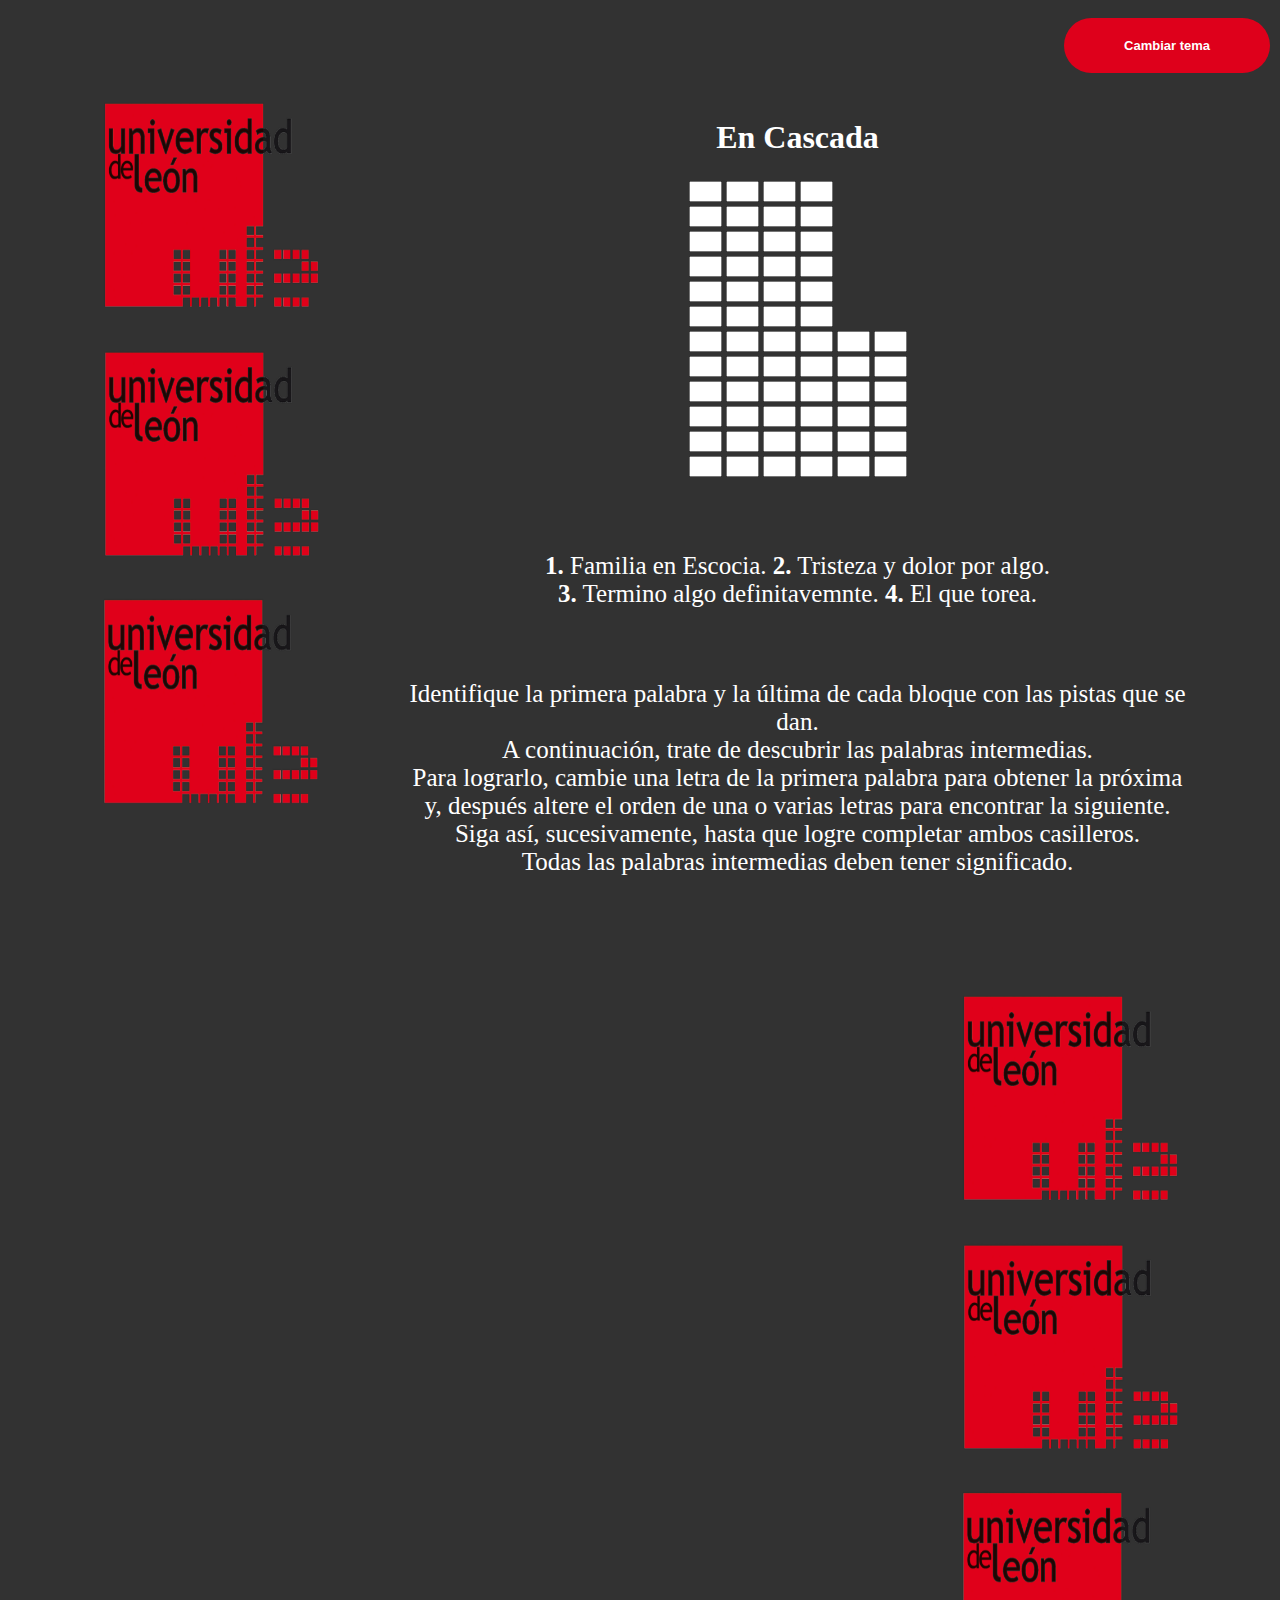
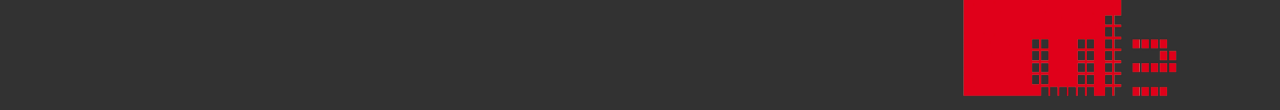
==== html/index.html @ 4ecaa9fb "first commit" ====
<!DOCTYPE html>
<html lang="es">
<head>
    <meta charset="UTF-8">
    <link rel="stylesheet" href="../css/darkMode.css" id="tema">
    <title>En Cascada</title>
</head>
<body>
<div>
    <a href="#" class="btn" onclick="cambiarTema()">Cambiar tema</a>
</div>
<div class="container">
    <!-- Anuncio 1 -->
    <div class="anuncio" onclick="agora()"></div>
    <!-- Pasatiempo -->
    <div class="pasatiempo">
        <!-- Titulo -->
        <h1>En Cascada</h1>
        <!-- Tablero -->
        <div>
            <table>
                <tr>
                    <td>
                        <input type="text" size="1">
                    </td>
                    <td>
                        <input type="text" size="1">
                    </td>
                    <td>
                        <input type="text" size="1">
                    </td>
                    <td>
                        <input type="text" size="1">
                    </td>
                </tr>
                <tr>
                    <td>
                        <input type="text" size="1">
                    </td>
                    <td>
                        <input type="text" size="1">
                    </td>
                    <td>
                        <input type="text" size="1">
                    </td>
                    <td>
                        <input type="text" size="1">
                    </td>
                </tr>
                <tr>
                    <td>
                        <input type="text" size="1">
                    </td>
                    <td>
                        <input type="text" size="1">
                    </td>
                    <td>
                        <input type="text" size="1">
                    </td>
                    <td>
                        <input type="text" size="1">
                    </td>
                </tr>
                <tr>
                    <td>
                        <input type="text" size="1">
                    </td>
                    <td>
                        <input type="text" size="1">
                    </td>
                    <td>
                        <input type="text" size="1">
                    </td>
                    <td>
                        <input type="text" size="1">
                    </td>
                </tr>
                <tr>
                    <td>
                        <input type="text" size="1">
                    </td>
                    <td>
                        <input type="text" size="1">
                    </td>
                    <td>
                        <input type="text" size="1">
                    </td>
                    <td>
                        <input type="text" size="1">
                    </td>
                </tr>
                <tr>
                    <td>
                        <input type="text" size="1">
                    </td>
                    <td>
                        <input type="text" size="1">
                    </td>
                    <td>
                        <input type="text" size="1">
                    </td>
                    <td>
                        <input type="text" size="1">
                    </td>
                </tr>
                <tr>
                    <td>
                        <input type="text" size="1">
                    </td>
                    <td>
                        <input type="text" size="1">
                    </td>
                    <td>
                        <input type="text" size="1">
                    </td>
                    <td>
                        <input type="text" size="1">
                    </td>
                    <td>
                        <input type="text" size="1">
                    </td>
                    <td>
                        <input type="text" size="1">
                    </td>
                </tr>
                <tr>
                    <td>
                        <input type="text" size="1">
                    </td>
                    <td>
                        <input type="text" size="1">
                    </td>
                    <td>
                        <input type="text" size="1">
                    </td>
                    <td>
                        <input type="text" size="1">
                    </td>
                    <td>
                        <input type="text" size="1">
                    </td>
                    <td>
                        <input type="text" size="1">
                    </td>
                </tr>
                <tr>
                    <td>
                        <input type="text" size="1">
                    </td>
                    <td>
                        <input type="text" size="1">
                    </td>
                    <td>
                        <input type="text" size="1">
                    </td>
                    <td>
                        <input type="text" size="1">
                    </td>
                    <td>
                        <input type="text" size="1">
                    </td>
                    <td>
                        <input type="text" size="1">
                    </td>
                </tr>
                <tr>
                    <td>
                        <input type="text" size="1">
                    </td>
                    <td>
                        <input type="text" size="1">
                    </td>
                    <td>
                        <input type="text" size="1">
                    </td>
                    <td>
                        <input type="text" size="1">
                    </td>
                    <td>
                        <input type="text" size="1">
                    </td>
                    <td>
                        <input type="text" size="1">
                    </td>
                </tr>
                <tr>
                    <td>
                        <input type="text" size="1">
                    </td>
                    <td>
                        <input type="text" size="1">
                    </td>
                    <td>
                        <input type="text" size="1">
                    </td>
                    <td>
                        <input type="text" size="1">
                    </td>
                    <td>
                        <input type="text" size="1">
                    </td>
                    <td>
                        <input type="text" size="1">
                    </td>
                </tr>
                <tr>
                    <td>
                        <input type="text" size="1">
                    </td>
                    <td>
                        <input type="text" size="1">
                    </td>
                    <td>
                        <input type="text" size="1">
                    </td>
                    <td>
                        <input type="text" size="1">
                    </td>
                    <td>
                        <input type="text" size="1">
                    </td>
                    <td>
                        <input type="text" size="1">
                    </td>
                </tr>
            </table>
        </div>
        <!-- Pistas -->
        <p>
            <b>1.</b> Familia en Escocia. <b>2.</b> Tristeza y dolor por algo. <br><b>3.</b> Termino algo definitavemnte. <b>4.</b> El que torea.
        </p>
        <!-- Descripcion -->
        <p>
            Identifique la primera palabra y la última de cada bloque con las pistas que se dan.<br>
            A continuación, trate de descubrir las palabras intermedias.<br>
            Para lograrlo, cambie una letra de la primera palabra para obtener la próxima<br>
            y, después altere el orden de una o varias letras para encontrar la siguiente.<br>
            Siga así, sucesivamente, hasta que logre completar ambos casilleros.<br>
            Todas las palabras intermedias deben tener significado.
        </p>
    </div>
    <!-- Anuncio 2 -->
    <div class="anuncio2" onclick="agora()"></div>
</div>
<script src="../js/script.js"></script>
</body>
</html>
---- css/darkMode.css ----
html{
    background: #323232;
    color: white;
}

.container{
    align-content: center;
    text-align: center;
}

.anuncio{
    float: left;
    position: relative;
    content: url("../rsc/anuncio.png");
    width: 25vmin;
    height: 79vmin;
    margin-top: 10vmin;
    margin-left: 10vmin;
}

.anuncio:hover{
    cursor: pointer;
}

.anuncio2 {
    float: right;
    position: relative;
    content: url("../rsc/anuncio.png");
    width: 25vmin;
    height: 79vmin;
    margin-top: 10vmin;
    margin-right: 10vmin;
}

.anuncio2:hover{
    cursor: pointer;
}

.pasatiempo{
    display: inline-block;
    margin: 10vmin auto 0;
    width: 90vmin;
}

table{
    margin:0 auto;
}

p{
    margin-top: 8vmin;
    font-size: 25px;
}

.btn{
    position: absolute;
    right: 0;
    margin-right: 10px;
    margin-top: 10px;
    text-decoration: none;
    padding: 20px 60px; /*ratio 3*/
    background-color: #de001b;
    color: #fff;
    border-radius: 100px;
    font-family: Arial, Helvetica, sans-serif;
    font-weight: bolder;
    font-size: 13px;
    overflow: hidden;
    z-index: 1;
}

.btn::before{
    content: "";
    position: absolute;
    left: var(--x);
    right: var(--y);
    transform: translate(-50%, -50%);
    background-image: radial-gradient(circle closest-side, #850114, transparent);
    width: 0; height: 0;
    transition: width 0.3s ease, height 0.3s ease;
    z-index: -1;
}

.btn:hover::before{width: 250px; height: 250px;}
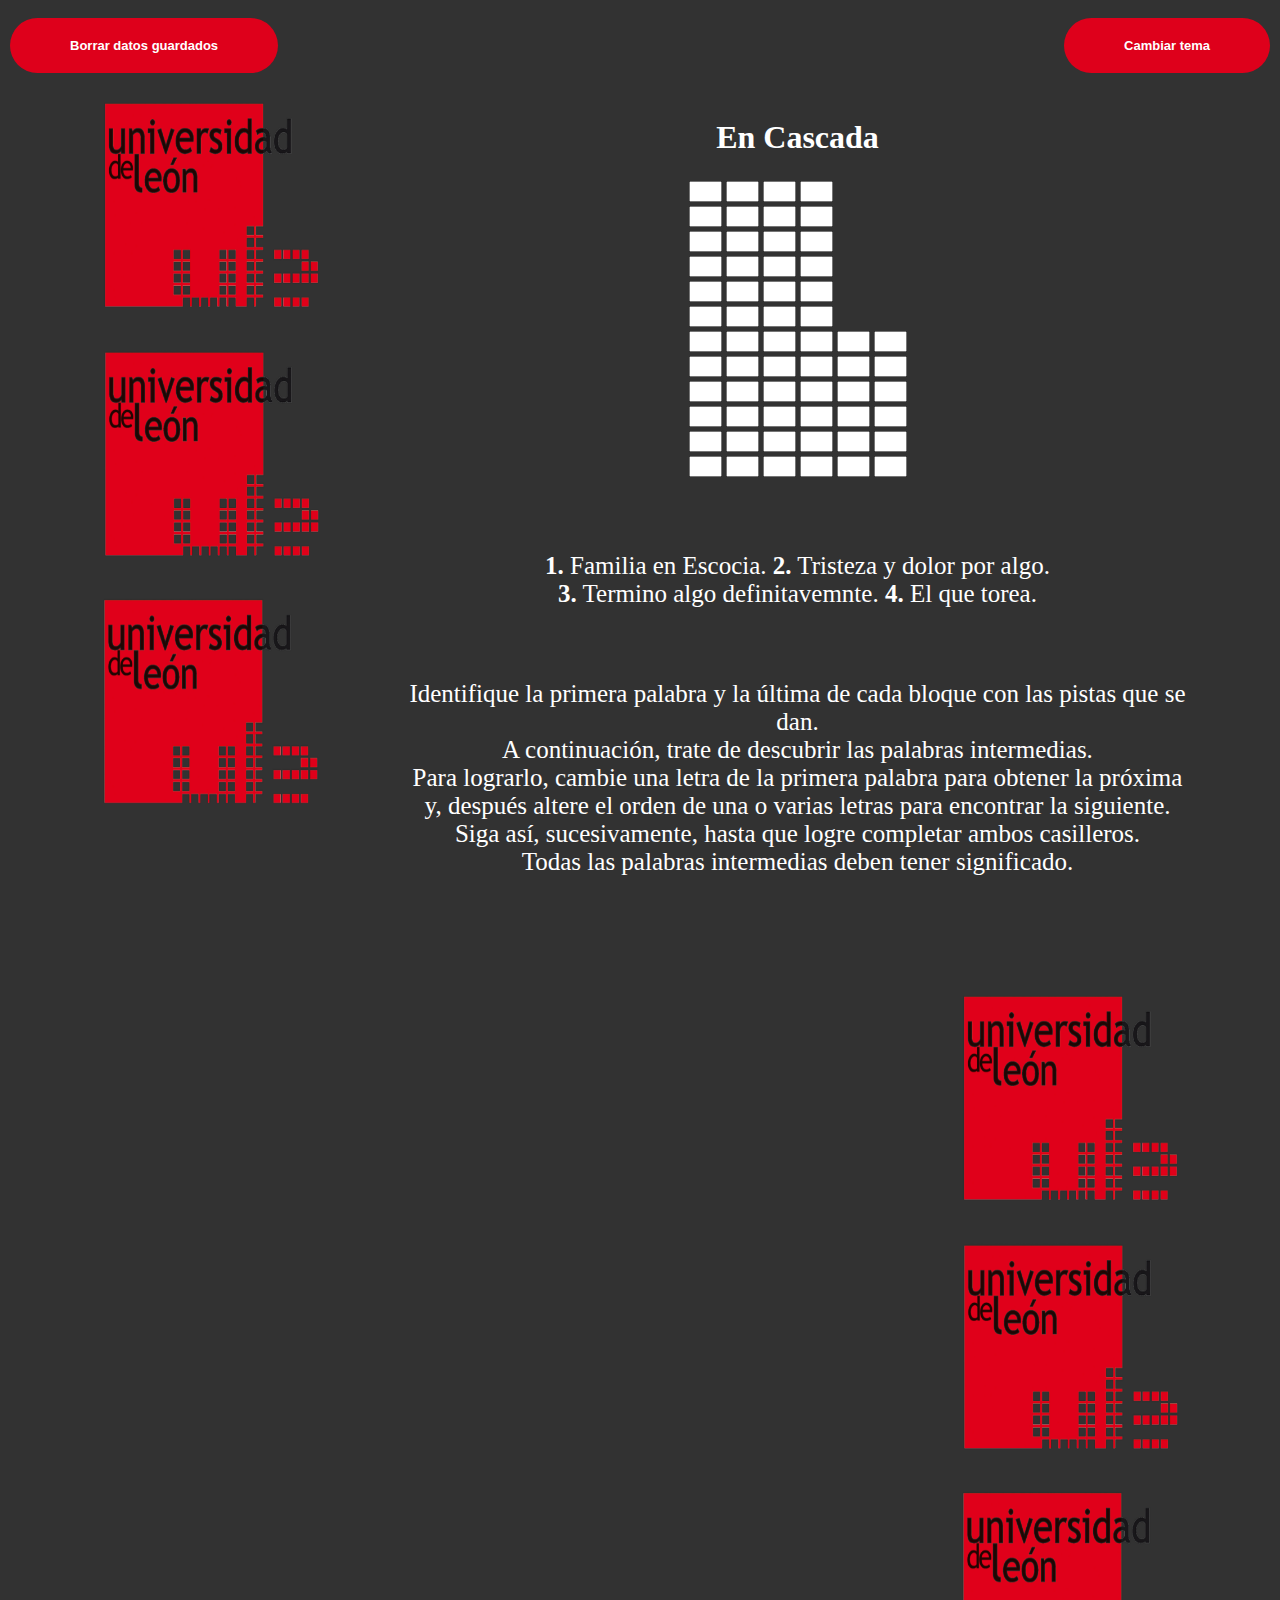
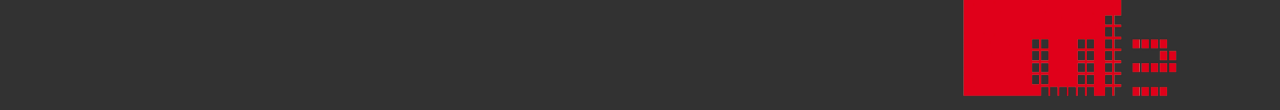
==== commit bbcc7bef: "cositas" ====
--- a/html/index.html
+++ b/html/index.html
@@ -5,9 +5,10 @@
     <link rel="stylesheet" href="../css/darkMode.css" id="tema">
     <title>En Cascada</title>
 </head>
-<body>
+<body onload="cookie()">
 <div>
-    <a href="#" class="btn" onclick="cambiarTema()">Cambiar tema</a>
+    <a class="btn" onclick="cambiarTema()">Cambiar tema</a>
+    <a id="borrar" class="btn" onclick="borrarCookie()">Borrar datos guardados</a>
 </div>
 <div class="container">
     <!-- Anuncio 1 -->
@@ -21,206 +22,206 @@
             <table>
                 <tr>
                     <td>
-                        <input type="text" size="1">
-                    </td>
-                    <td>
-                        <input type="text" size="1">
-                    </td>
-                    <td>
-                        <input type="text" size="1">
-                    </td>
-                    <td>
-                        <input type="text" size="1">
-                    </td>
-                </tr>
-                <tr>
-                    <td>
-                        <input type="text" size="1">
-                    </td>
-                    <td>
-                        <input type="text" size="1">
-                    </td>
-                    <td>
-                        <input type="text" size="1">
-                    </td>
-                    <td>
-                        <input type="text" size="1">
-                    </td>
-                </tr>
-                <tr>
-                    <td>
-                        <input type="text" size="1">
-                    </td>
-                    <td>
-                        <input type="text" size="1">
-                    </td>
-                    <td>
-                        <input type="text" size="1">
-                    </td>
-                    <td>
-                        <input type="text" size="1">
-                    </td>
-                </tr>
-                <tr>
-                    <td>
-                        <input type="text" size="1">
-                    </td>
-                    <td>
-                        <input type="text" size="1">
-                    </td>
-                    <td>
-                        <input type="text" size="1">
-                    </td>
-                    <td>
-                        <input type="text" size="1">
-                    </td>
-                </tr>
-                <tr>
-                    <td>
-                        <input type="text" size="1">
-                    </td>
-                    <td>
-                        <input type="text" size="1">
-                    </td>
-                    <td>
-                        <input type="text" size="1">
-                    </td>
-                    <td>
-                        <input type="text" size="1">
-                    </td>
-                </tr>
-                <tr>
-                    <td>
-                        <input type="text" size="1">
-                    </td>
-                    <td>
-                        <input type="text" size="1">
-                    </td>
-                    <td>
-                        <input type="text" size="1">
-                    </td>
-                    <td>
-                        <input type="text" size="1">
-                    </td>
-                </tr>
-                <tr>
-                    <td>
-                        <input type="text" size="1">
-                    </td>
-                    <td>
-                        <input type="text" size="1">
-                    </td>
-                    <td>
-                        <input type="text" size="1">
-                    </td>
-                    <td>
-                        <input type="text" size="1">
-                    </td>
-                    <td>
-                        <input type="text" size="1">
-                    </td>
-                    <td>
-                        <input type="text" size="1">
-                    </td>
-                </tr>
-                <tr>
-                    <td>
-                        <input type="text" size="1">
-                    </td>
-                    <td>
-                        <input type="text" size="1">
-                    </td>
-                    <td>
-                        <input type="text" size="1">
-                    </td>
-                    <td>
-                        <input type="text" size="1">
-                    </td>
-                    <td>
-                        <input type="text" size="1">
-                    </td>
-                    <td>
-                        <input type="text" size="1">
-                    </td>
-                </tr>
-                <tr>
-                    <td>
-                        <input type="text" size="1">
-                    </td>
-                    <td>
-                        <input type="text" size="1">
-                    </td>
-                    <td>
-                        <input type="text" size="1">
-                    </td>
-                    <td>
-                        <input type="text" size="1">
-                    </td>
-                    <td>
-                        <input type="text" size="1">
-                    </td>
-                    <td>
-                        <input type="text" size="1">
-                    </td>
-                </tr>
-                <tr>
-                    <td>
-                        <input type="text" size="1">
-                    </td>
-                    <td>
-                        <input type="text" size="1">
-                    </td>
-                    <td>
-                        <input type="text" size="1">
-                    </td>
-                    <td>
-                        <input type="text" size="1">
-                    </td>
-                    <td>
-                        <input type="text" size="1">
-                    </td>
-                    <td>
-                        <input type="text" size="1">
-                    </td>
-                </tr>
-                <tr>
-                    <td>
-                        <input type="text" size="1">
-                    </td>
-                    <td>
-                        <input type="text" size="1">
-                    </td>
-                    <td>
-                        <input type="text" size="1">
-                    </td>
-                    <td>
-                        <input type="text" size="1">
-                    </td>
-                    <td>
-                        <input type="text" size="1">
-                    </td>
-                    <td>
-                        <input type="text" size="1">
-                    </td>
-                </tr>
-                <tr>
-                    <td>
-                        <input type="text" size="1">
-                    </td>
-                    <td>
-                        <input type="text" size="1">
-                    </td>
-                    <td>
-                        <input type="text" size="1">
-                    </td>
-                    <td>
-                        <input type="text" size="1">
-                    </td>
-                    <td>
-                        <input type="text" size="1">
-                    </td>
-                    <td>
-                        <input type="text" size="1">
+                        <input type="text" size="1" maxlength="1">
+                    </td>
+                    <td>
+                        <input type="text" size="1" maxlength="1">
+                    </td>
+                    <td>
+                        <input type="text" size="1" maxlength="1">
+                    </td>
+                    <td>
+                        <input type="text" size="1" maxlength="1">
+                    </td>
+                </tr>
+                <tr>
+                    <td>
+                        <input type="text" size="1" maxlength="1">
+                    </td>
+                    <td>
+                        <input type="text" size="1" maxlength="1">
+                    </td>
+                    <td>
+                        <input type="text" size="1" maxlength="1">
+                    </td>
+                    <td>
+                        <input type="text" size="1" maxlength="1">
+                    </td>
+                </tr>
+                <tr>
+                    <td>
+                        <input type="text" size="1" maxlength="1">
+                    </td>
+                    <td>
+                        <input type="text" size="1" maxlength="1">
+                    </td>
+                    <td>
+                        <input type="text" size="1" maxlength="1">
+                    </td>
+                    <td>
+                        <input type="text" size="1" maxlength="1">
+                    </td>
+                </tr>
+                <tr>
+                    <td>
+                        <input type="text" size="1" maxlength="1">
+                    </td>
+                    <td>
+                        <input type="text" size="1" maxlength="1">
+                    </td>
+                    <td>
+                        <input type="text" size="1" maxlength="1">
+                    </td>
+                    <td>
+                        <input type="text" size="1" maxlength="1">
+                    </td>
+                </tr>
+                <tr>
+                    <td>
+                        <input type="text" size="1" maxlength="1">
+                    </td>
+                    <td>
+                        <input type="text" size="1" maxlength="1">
+                    </td>
+                    <td>
+                        <input type="text" size="1" maxlength="1">
+                    </td>
+                    <td>
+                        <input type="text" size="1" maxlength="1">
+                    </td>
+                </tr>
+                <tr>
+                    <td>
+                        <input type="text" size="1" maxlength="1">
+                    </td>
+                    <td>
+                        <input type="text" size="1" maxlength="1">
+                    </td>
+                    <td>
+                        <input type="text" size="1" maxlength="1">
+                    </td>
+                    <td>
+                        <input type="text" size="1" maxlength="1">
+                    </td>
+                </tr>
+                <tr>
+                    <td>
+                        <input type="text" size="1" maxlength="1">
+                    </td>
+                    <td>
+                        <input type="text" size="1" maxlength="1">
+                    </td>
+                    <td>
+                        <input type="text" size="1" maxlength="1">
+                    </td>
+                    <td>
+                        <input type="text" size="1" maxlength="1">
+                    </td>
+                    <td>
+                        <input type="text" size="1" maxlength="1">
+                    </td>
+                    <td>
+                        <input type="text" size="1" maxlength="1">
+                    </td>
+                </tr>
+                <tr>
+                    <td>
+                        <input type="text" size="1" maxlength="1">
+                    </td>
+                    <td>
+                        <input type="text" size="1" maxlength="1">
+                    </td>
+                    <td>
+                        <input type="text" size="1" maxlength="1">
+                    </td>
+                    <td>
+                        <input type="text" size="1" maxlength="1">
+                    </td>
+                    <td>
+                        <input type="text" size="1" maxlength="1">
+                    </td>
+                    <td>
+                        <input type="text" size="1" maxlength="1">
+                    </td>
+                </tr>
+                <tr>
+                    <td>
+                        <input type="text" size="1" maxlength="1">
+                    </td>
+                    <td>
+                        <input type="text" size="1" maxlength="1">
+                    </td>
+                    <td>
+                        <input type="text" size="1" maxlength="1">
+                    </td>
+                    <td>
+                        <input type="text" size="1" maxlength="1">
+                    </td>
+                    <td>
+                        <input type="text" size="1" maxlength="1">
+                    </td>
+                    <td>
+                        <input type="text" size="1" maxlength="1">
+                    </td>
+                </tr>
+                <tr>
+                    <td>
+                        <input type="text" size="1" maxlength="1">
+                    </td>
+                    <td>
+                        <input type="text" size="1" maxlength="1">
+                    </td>
+                    <td>
+                        <input type="text" size="1" maxlength="1">
+                    </td>
+                    <td>
+                        <input type="text" size="1" maxlength="1">
+                    </td>
+                    <td>
+                        <input type="text" size="1" maxlength="1">
+                    </td>
+                    <td>
+                        <input type="text" size="1" maxlength="1">
+                    </td>
+                </tr>
+                <tr>
+                    <td>
+                        <input type="text" size="1" maxlength="1">
+                    </td>
+                    <td>
+                        <input type="text" size="1" maxlength="1">
+                    </td>
+                    <td>
+                        <input type="text" size="1" maxlength="1">
+                    </td>
+                    <td>
+                        <input type="text" size="1" maxlength="1">
+                    </td>
+                    <td>
+                        <input type="text" size="1" maxlength="1">
+                    </td>
+                    <td>
+                        <input type="text" size="1" maxlength="1">
+                    </td>
+                </tr>
+                <tr>
+                    <td>
+                        <input type="text" size="1" maxlength="1">
+                    </td>
+                    <td>
+                        <input type="text" size="1" maxlength="1">
+                    </td>
+                    <td>
+                        <input type="text" size="1" maxlength="1">
+                    </td>
+                    <td>
+                        <input type="text" size="1" maxlength="1">
+                    </td>
+                    <td>
+                        <input type="text" size="1" maxlength="1">
+                    </td>
+                    <td>
+                        <input type="text" size="1" maxlength="1">
                     </td>
                 </tr>
             </table>
--- a/css/darkMode.css
+++ b/css/darkMode.css
@@ -46,6 +46,10 @@
     margin:0 auto;
 }
 
+input[type=text]{
+
+}
+
 p{
     margin-top: 8vmin;
     font-size: 25px;
@@ -80,4 +84,14 @@
     z-index: -1;
 }
 
-.btn:hover::before{width: 250px; height: 250px;}+.btn:hover::before{width: 250px; height: 250px;}
+
+#borrar{
+    right: revert;
+    left: 0;
+    margin-left: 10px;
+}
+
+a:hover{
+    cursor: pointer;
+}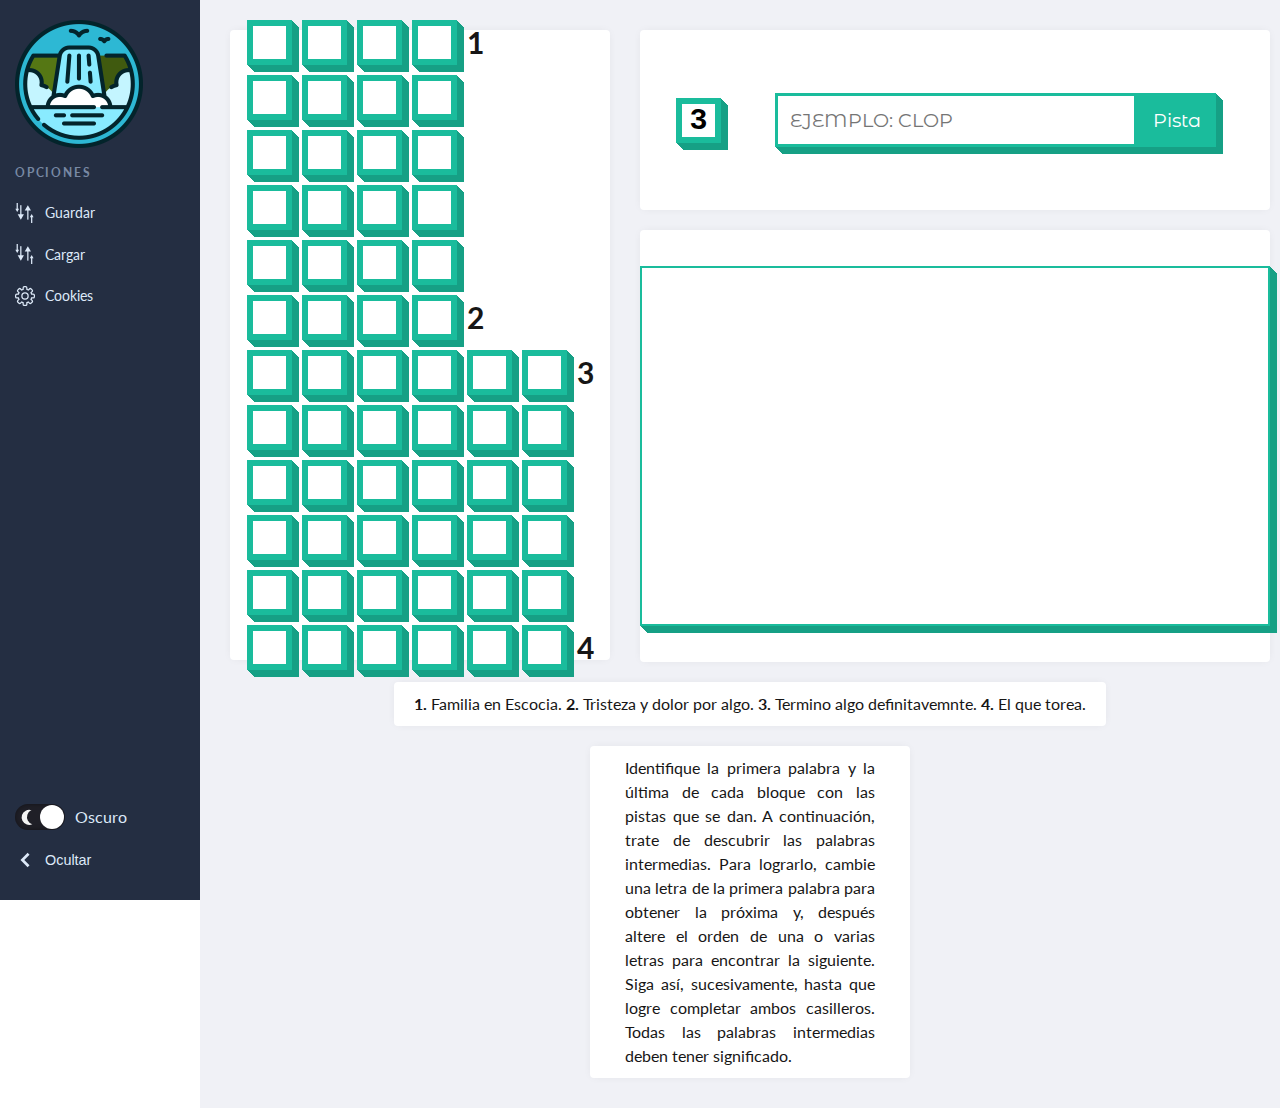
==== commit de77f803: "Rename dashborad.html to index.html" ====
--- a/html/index.html
+++ b/html/index.html
@@ -1,248 +1,344 @@
 <!DOCTYPE html>
-<html lang="es">
+<html lang="es" crossorigin="anonymous">
 <head>
-    <meta charset="UTF-8">
-    <link rel="stylesheet" href="../css/darkMode.css" id="tema">
-    <title>En Cascada</title>
+    <meta charset="UTF-8"/>
+    <link rel="stylesheet" href="../css/dashboard.css">
+    <title>Pasatiempo en cascada</title>
 </head>
-<body onload="cookie()">
-<div>
-    <a class="btn" onclick="cambiarTema()">Cambiar tema</a>
-    <a id="borrar" class="btn" onclick="borrarCookie()">Borrar datos guardados</a>
-</div>
-<div class="container">
-    <!-- Anuncio 1 -->
-    <div class="anuncio" onclick="agora()"></div>
-    <!-- Pasatiempo -->
-    <div class="pasatiempo">
-        <!-- Titulo -->
-        <h1>En Cascada</h1>
-        <!-- Tablero -->
-        <div>
-            <table>
-                <tr>
-                    <td>
-                        <input type="text" size="1" maxlength="1">
-                    </td>
-                    <td>
-                        <input type="text" size="1" maxlength="1">
-                    </td>
-                    <td>
-                        <input type="text" size="1" maxlength="1">
-                    </td>
-                    <td>
-                        <input type="text" size="1" maxlength="1">
-                    </td>
-                </tr>
-                <tr>
-                    <td>
-                        <input type="text" size="1" maxlength="1">
-                    </td>
-                    <td>
-                        <input type="text" size="1" maxlength="1">
-                    </td>
-                    <td>
-                        <input type="text" size="1" maxlength="1">
-                    </td>
-                    <td>
-                        <input type="text" size="1" maxlength="1">
-                    </td>
-                </tr>
-                <tr>
-                    <td>
-                        <input type="text" size="1" maxlength="1">
-                    </td>
-                    <td>
-                        <input type="text" size="1" maxlength="1">
-                    </td>
-                    <td>
-                        <input type="text" size="1" maxlength="1">
-                    </td>
-                    <td>
-                        <input type="text" size="1" maxlength="1">
-                    </td>
-                </tr>
-                <tr>
-                    <td>
-                        <input type="text" size="1" maxlength="1">
-                    </td>
-                    <td>
-                        <input type="text" size="1" maxlength="1">
-                    </td>
-                    <td>
-                        <input type="text" size="1" maxlength="1">
-                    </td>
-                    <td>
-                        <input type="text" size="1" maxlength="1">
-                    </td>
-                </tr>
-                <tr>
-                    <td>
-                        <input type="text" size="1" maxlength="1">
-                    </td>
-                    <td>
-                        <input type="text" size="1" maxlength="1">
-                    </td>
-                    <td>
-                        <input type="text" size="1" maxlength="1">
-                    </td>
-                    <td>
-                        <input type="text" size="1" maxlength="1">
-                    </td>
-                </tr>
-                <tr>
-                    <td>
-                        <input type="text" size="1" maxlength="1">
-                    </td>
-                    <td>
-                        <input type="text" size="1" maxlength="1">
-                    </td>
-                    <td>
-                        <input type="text" size="1" maxlength="1">
-                    </td>
-                    <td>
-                        <input type="text" size="1" maxlength="1">
-                    </td>
-                </tr>
-                <tr>
-                    <td>
-                        <input type="text" size="1" maxlength="1">
-                    </td>
-                    <td>
-                        <input type="text" size="1" maxlength="1">
-                    </td>
-                    <td>
-                        <input type="text" size="1" maxlength="1">
-                    </td>
-                    <td>
-                        <input type="text" size="1" maxlength="1">
-                    </td>
-                    <td>
-                        <input type="text" size="1" maxlength="1">
-                    </td>
-                    <td>
-                        <input type="text" size="1" maxlength="1">
-                    </td>
-                </tr>
-                <tr>
-                    <td>
-                        <input type="text" size="1" maxlength="1">
-                    </td>
-                    <td>
-                        <input type="text" size="1" maxlength="1">
-                    </td>
-                    <td>
-                        <input type="text" size="1" maxlength="1">
-                    </td>
-                    <td>
-                        <input type="text" size="1" maxlength="1">
-                    </td>
-                    <td>
-                        <input type="text" size="1" maxlength="1">
-                    </td>
-                    <td>
-                        <input type="text" size="1" maxlength="1">
-                    </td>
-                </tr>
-                <tr>
-                    <td>
-                        <input type="text" size="1" maxlength="1">
-                    </td>
-                    <td>
-                        <input type="text" size="1" maxlength="1">
-                    </td>
-                    <td>
-                        <input type="text" size="1" maxlength="1">
-                    </td>
-                    <td>
-                        <input type="text" size="1" maxlength="1">
-                    </td>
-                    <td>
-                        <input type="text" size="1" maxlength="1">
-                    </td>
-                    <td>
-                        <input type="text" size="1" maxlength="1">
-                    </td>
-                </tr>
-                <tr>
-                    <td>
-                        <input type="text" size="1" maxlength="1">
-                    </td>
-                    <td>
-                        <input type="text" size="1" maxlength="1">
-                    </td>
-                    <td>
-                        <input type="text" size="1" maxlength="1">
-                    </td>
-                    <td>
-                        <input type="text" size="1" maxlength="1">
-                    </td>
-                    <td>
-                        <input type="text" size="1" maxlength="1">
-                    </td>
-                    <td>
-                        <input type="text" size="1" maxlength="1">
-                    </td>
-                </tr>
-                <tr>
-                    <td>
-                        <input type="text" size="1" maxlength="1">
-                    </td>
-                    <td>
-                        <input type="text" size="1" maxlength="1">
-                    </td>
-                    <td>
-                        <input type="text" size="1" maxlength="1">
-                    </td>
-                    <td>
-                        <input type="text" size="1" maxlength="1">
-                    </td>
-                    <td>
-                        <input type="text" size="1" maxlength="1">
-                    </td>
-                    <td>
-                        <input type="text" size="1" maxlength="1">
-                    </td>
-                </tr>
-                <tr>
-                    <td>
-                        <input type="text" size="1" maxlength="1">
-                    </td>
-                    <td>
-                        <input type="text" size="1" maxlength="1">
-                    </td>
-                    <td>
-                        <input type="text" size="1" maxlength="1">
-                    </td>
-                    <td>
-                        <input type="text" size="1" maxlength="1">
-                    </td>
-                    <td>
-                        <input type="text" size="1" maxlength="1">
-                    </td>
-                    <td>
-                        <input type="text" size="1" maxlength="1">
+<body onload="readDictionary(); askCookies();">
+<svg style="display:none;">
+    <symbol id="settings" viewBox="0 0 16 16">
+        <rect x="9.78" y="5.34" width="1" height="7.97"/>
+        <polygon points="7.79 6.07 10.28 1.75 12.77 6.07 7.79 6.07"/>
+        <rect x="4.16" y="1.75" width="1" height="7.97"/>
+        <polygon points="7.15 8.99 4.66 13.31 2.16 8.99 7.15 8.99"/>
+        <rect x="1.28" width="1" height="4.97"/>
+        <polygon points="3.28 4.53 1.78 7.13 0.28 4.53 3.28 4.53"/>
+        <rect x="12.84" y="11.03" width="1" height="4.97"/>
+        <polygon points="11.85 11.47 13.34 8.88 14.84 11.47 11.85 11.47"/>
+    </symbol>
+    <symbol id="options" viewBox="0 0 16 16">
+        <path d="M8,11a3,3,0,1,1,3-3A3,3,0,0,1,8,11ZM8,6a2,2,0,1,0,2,2A2,2,0,0,0,8,6Z"/>
+        <path d="M8.5,16h-1A1.5,1.5,0,0,1,6,14.5v-.85a5.91,5.91,0,0,1-.58-.24l-.6.6A1.54,1.54,0,0,1,2.7,14L2,13.3a1.5,1.5,0,0,1,0-2.12l.6-.6A5.91,5.91,0,0,1,2.35,10H1.5A1.5,1.5,0,0,1,0,8.5v-1A1.5,1.5,0,0,1,1.5,6h.85a5.91,5.91,0,0,1,.24-.58L2,4.82A1.5,1.5,0,0,1,2,2.7L2.7,2A1.54,1.54,0,0,1,4.82,2l.6.6A5.91,5.91,0,0,1,6,2.35V1.5A1.5,1.5,0,0,1,7.5,0h1A1.5,1.5,0,0,1,10,1.5v.85a5.91,5.91,0,0,1,.58.24l.6-.6A1.54,1.54,0,0,1,13.3,2L14,2.7a1.5,1.5,0,0,1,0,2.12l-.6.6a5.91,5.91,0,0,1,.24.58h.85A1.5,1.5,0,0,1,16,7.5v1A1.5,1.5,0,0,1,14.5,10h-.85a5.91,5.91,0,0,1-.24.58l.6.6a1.5,1.5,0,0,1,0,2.12L13.3,14a1.54,1.54,0,0,1-2.12,0l-.6-.6a5.91,5.91,0,0,1-.58.24v.85A1.5,1.5,0,0,1,8.5,16ZM5.23,12.18l.33.18a4.94,4.94,0,0,0,1.07.44l.36.1V14.5a.5.5,0,0,0,.5.5h1a.5.5,0,0,0,.5-.5V12.91l.36-.1a4.94,4.94,0,0,0,1.07-.44l.33-.18,1.12,1.12a.51.51,0,0,0,.71,0l.71-.71a.5.5,0,0,0,0-.71l-1.12-1.12.18-.33a4.94,4.94,0,0,0,.44-1.07l.1-.36H14.5a.5.5,0,0,0,.5-.5v-1a.5.5,0,0,0-.5-.5H12.91l-.1-.36a4.94,4.94,0,0,0-.44-1.07l-.18-.33L13.3,4.11a.5.5,0,0,0,0-.71L12.6,2.7a.51.51,0,0,0-.71,0L10.77,3.82l-.33-.18a4.94,4.94,0,0,0-1.07-.44L9,3.09V1.5A.5.5,0,0,0,8.5,1h-1a.5.5,0,0,0-.5.5V3.09l-.36.1a4.94,4.94,0,0,0-1.07.44l-.33.18L4.11,2.7a.51.51,0,0,0-.71,0L2.7,3.4a.5.5,0,0,0,0,.71L3.82,5.23l-.18.33a4.94,4.94,0,0,0-.44,1.07L3.09,7H1.5a.5.5,0,0,0-.5.5v1a.5.5,0,0,0,.5.5H3.09l.1.36a4.94,4.94,0,0,0,.44,1.07l.18.33L2.7,11.89a.5.5,0,0,0,0,.71l.71.71a.51.51,0,0,0,.71,0Z"/>
+    </symbol>
+    <symbol id="collapse" viewBox="0 0 16 16">
+        <polygon points="11.62 3.81 7.43 8 11.62 12.19 10.09 13.71 4.38 8 10.09 2.29 11.62 3.81"/>
+    </symbol>
+</svg>
+<header class="page-header">
+    <nav>
+        <img class="logo" src="../rsc/icono.png" alt="icono" width="128" height="128">
+        <ul class="admin-menu">
+            <li class="menu-heading">
+                <h3>Opciones</h3>
+            </li>
+            <li>
+                <a href="#0" onclick="saves();">
+                    <svg>
+                        <use xlink:href="#settings"></use>
+                    </svg>
+                    <span>Guardar</span>
+                </a>
+            </li>
+            <li>
+                <a href="#0" onclick="loadSave();">
+                    <svg>
+                        <use xlink:href="#settings"></use>
+                    </svg>
+                    <span>Cargar</span>
+                </a>
+            </li>
+            <li>
+                <a href="#0" onclick="cookies();">
+                    <svg>
+                        <use xlink:href="#options"></use>
+                    </svg>
+                    <span>Cookies</span>
+                </a>
+            </li>
+            <li>
+                <div class="switch">
+                    <input type="checkbox" id="mode" checked>
+                    <label for="mode">
+                        <span></span>
+                        <span>Oscuro</span>
+                    </label>
+                </div>
+                <button class="collapse-btn" aria-expanded="true" aria-label="collapse menu">
+                    <svg aria-hidden="true">
+                        <use xlink:href="#collapse"></use>
+                    </svg>
+                    <span>Ocultar</span>
+                </button>
+            </li>
+        </ul>
+    </nav>
+</header>
+<section class="page-content">
+    <section class="grid">
+        <article class="table">
+            <table id="pastime">
+                <tr>
+                    <td>
+                        <input type="text" size="1" maxlength="1"  onkeyup="moveCell(0,0);">
+                    </td>
+                    <td>
+                        <input type="text" size="1" maxlength="1"  onkeyup="moveCell(0,1);">
+                    </td>
+                    <td>
+                        <input type="text" size="1" maxlength="1"  onkeyup="moveCell(0,2);">
+                    </td>
+                    <td>
+                        <input type="text" size="1" maxlength="1" onkeyup="moveCell(0,3);" onblur="checkWord(0);">
+                    </td>
+                    <td>
+                        <b style="font-size: 30px">1</b>
+                    </td>
+                </tr>
+                <tr>
+                    <td>
+                        <input type="text" size="1" maxlength="1" onkeyup="moveCell(1,0);">
+                    </td>
+                    <td>
+                        <input type="text" size="1" maxlength="1" onkeyup="moveCell(1,1);">
+                    </td>
+                    <td>
+                        <input type="text" size="1" maxlength="1" onkeyup="moveCell(1,2);">
+                    </td>
+                    <td>
+                        <input type="text" size="1" maxlength="1" onkeyup="moveCell(1,3);" onblur="checkWord(1);">
+                    </td>
+                    <td style="display: none">
+                    </td>
+                </tr>
+                <tr>
+                    <td>
+                        <input type="text" size="1" maxlength="1" onkeyup="moveCell(2,0);">
+                    </td>
+                    <td>
+                        <input type="text" size="1" maxlength="1" onkeyup="moveCell(2,1);">
+                    </td>
+                    <td>
+                        <input type="text" size="1" maxlength="1" onkeyup="moveCell(2,2);">
+                    </td>
+                    <td>
+                        <input type="text" size="1" maxlength="1" onkeyup="moveCell(2,3);" onblur="checkWord(2);">
+                    </td>
+                    <td style="display: none">
+                    </td>
+                </tr>
+                <tr>
+                    <td>
+                        <input type="text" size="1" maxlength="1" onkeyup="moveCell(3,0);">
+                    </td>
+                    <td>
+                        <input type="text" size="1" maxlength="1" onkeyup="moveCell(3,1);">
+                    </td>
+                    <td>
+                        <input type="text" size="1" maxlength="1" onkeyup="moveCell(3,2);">
+                    </td>
+                    <td>
+                        <input type="text" size="1" maxlength="1" onkeyup="moveCell(3,3);" onblur="checkWord(3);">
+                    </td>
+                    <td style="display: none">
+                    </td>
+                </tr>
+                <tr>
+                    <td>
+                        <input type="text" size="1" maxlength="1" onkeyup="moveCell(4,0);">
+                    </td>
+                    <td>
+                        <input type="text" size="1" maxlength="1" onkeyup="moveCell(4,1);">
+                    </td>
+                    <td>
+                        <input type="text" size="1" maxlength="1" onkeyup="moveCell(4,2);">
+                    </td>
+                    <td>
+                        <input type="text" size="1" maxlength="1" onkeyup="moveCell(4,3);" onblur="checkWord(4);">
+                    </td>
+                    <td style="display: none">
+                    </td>
+                </tr>
+                <tr>
+                    <td>
+                        <input type="text" size="1" maxlength="1" onkeyup="moveCell(5,0);">
+                    </td>
+                    <td>
+                        <input type="text" size="1" maxlength="1" onkeyup="moveCell(5,1);">
+                    </td>
+                    <td>
+                        <input type="text" size="1" maxlength="1" onkeyup="moveCell(5,2);">
+                    </td>
+                    <td>
+                        <input type="text" size="1" maxlength="1" onkeyup="moveCell(5,3);" onblur="checkWord(5);">
+                    </td>
+                    <td>
+                        <b style="font-size: 30px">2</b>
+                    </td>
+                </tr>
+                <tr>
+                    <td>
+                        <input type="text" size="1" maxlength="1" onkeyup="moveCell(6,0);">
+                    </td>
+                    <td>
+                        <input type="text" size="1" maxlength="1" onkeyup="moveCell(6,1);">
+                    </td>
+                    <td>
+                        <input type="text" size="1" maxlength="1" onkeyup="moveCell(6,2);">
+                    </td>
+                    <td>
+                        <input type="text" size="1" maxlength="1" onkeyup="moveCell(6,3);">
+                    </td>
+                    <td>
+                        <input type="text" size="1" maxlength="1" onkeyup="moveCell(6,4);">
+                    </td>
+                    <td>
+                        <input type="text" size="1" maxlength="1" onkeyup="this.value=this.value.toUpperCase(); moveCell(6,5);" onblur="checkWord(6);">
+                    </td>
+                    <td>
+                        <b style="font-size: 30px">3</b>
+                    </td>
+                </tr>
+                <tr>
+                    <td>
+                        <input type="text" size="1" maxlength="1" onkeyup="moveCell(7,0);">
+                    </td>
+                    <td>
+                        <input type="text" size="1" maxlength="1" onkeyup="moveCell(7,1);">
+                    </td>
+                    <td>
+                        <input type="text" size="1" maxlength="1" onkeyup="moveCell(7,2);">
+                    </td>
+                    <td>
+                        <input type="text" size="1" maxlength="1" onkeyup="moveCell(7,3);">
+                    </td>
+                    <td>
+                        <input type="text" size="1" maxlength="1" onkeyup="moveCell(7,4);">
+                    </td>
+                    <td>
+                        <input type="text" size="1" maxlength="1" onkeyup="moveCell(7,5);" onblur="checkWord(7);">
+                    </td>
+                    <td style="display: none">
+                    </td>
+                </tr>
+                <tr>
+                    <td>
+                        <input type="text" size="1" maxlength="1" onkeyup="moveCell(8,0);">
+                    </td>
+                    <td>
+                        <input type="text" size="1" maxlength="1" onkeyup="moveCell(8,1);">
+                    </td>
+                    <td>
+                        <input type="text" size="1" maxlength="1" onkeyup="moveCell(8,2);">
+                    </td>
+                    <td>
+                        <input type="text" size="1" maxlength="1" onkeyup="moveCell(8,3);">
+                    </td>
+                    <td>
+                        <input type="text" size="1" maxlength="1" onkeyup="moveCell(8,4);">
+                    </td>
+                    <td>
+                        <input type="text" size="1" maxlength="1" onkeyup="moveCell(8,5);" onblur="checkWord(8);">
+                    </td>
+                    <td style="display: none">
+                    </td>
+                </tr>
+                <tr>
+                    <td>
+                        <input type="text" size="1" maxlength="1" onkeyup="moveCell(9,0);">
+                    </td>
+                    <td>
+                        <input type="text" size="1" maxlength="1" onkeyup="moveCell(9,1);">
+                    </td>
+                    <td>
+                        <input type="text" size="1" maxlength="1" onkeyup="moveCell(9,2);">
+                    </td>
+                    <td>
+                        <input type="text" size="1" maxlength="1" onkeyup="moveCell(9,3);">
+                    </td>
+                    <td>
+                        <input type="text" size="1" maxlength="1" onkeyup="moveCell(9,4);">
+                    </td>
+                    <td>
+                        <input type="text" size="1" maxlength="1" onkeyup="moveCell(9,5);" onblur="checkWord(9);">
+                    </td>
+                    <td style="display: none">
+                    </td>
+                </tr>
+                <tr>
+                    <td>
+                        <input type="text" size="1" maxlength="1" onkeyup="moveCell(10,0);">
+                    </td>
+                    <td>
+                        <input type="text" size="1" maxlength="1" onkeyup="moveCell(10,1);">
+                    </td>
+                    <td>
+                        <input type="text" size="1" maxlength="1" onkeyup="moveCell(10,2);">
+                    </td>
+                    <td>
+                        <input type="text" size="1" maxlength="1" onkeyup="moveCell(10,3);">
+                    </td>
+                    <td>
+                        <input type="text" size="1" maxlength="1" onkeyup="moveCell(10,4);">
+                    </td>
+                    <td>
+                        <input type="text" size="1" maxlength="1" onkeyup="moveCell(10,5);" onblur="checkWord(10);">
+                    </td>
+                    <td style="display: none">
+                    </td>
+                </tr>
+                <tr>
+                    <td>
+                        <input type="text" size="1" maxlength="1" onkeyup="moveCell(11,0);">
+                    </td>
+                    <td>
+                        <input type="text" size="1" maxlength="1" onkeyup="moveCell(11,1);">
+                    </td>
+                    <td>
+                        <input type="text" size="1" maxlength="1" onkeyup="moveCell(11,2);">
+                    </td>
+                    <td>
+                        <input type="text" size="1" maxlength="1" onkeyup="moveCell(11,3);">
+                    </td>
+                    <td>
+                        <input type="text" size="1" maxlength="1" onkeyup="moveCell(11,4);">
+                    </td>
+                    <td>
+                        <input type="text" size="1" maxlength="1" onkeyup="moveCell(11,5);" onblur="checkWord(11);">
+                    </td>
+                    <td>
+                       <b style="font-size: 30px">4</b>
                     </td>
                 </tr>
             </table>
-        </div>
-        <!-- Pistas -->
+        </article>
+        <article class="searcher">
+            <textarea readonly id="counter"></textarea>
+            <div class="field" id="searchform">
+                <input type="search" id="searchterm" placeholder="Ejemplo: CLOP" onkeyup="if (event.keyCode === 13) searchClue();" />
+                <button type="button" id="search" onclick="searchClue()">Pista</button>
+            </div>
+        </article>
+        <article class="clues">
+            <textarea readonly id="cluesArea"></textarea>
+        </article>
+        <article class="almostLast">
+          <p>
+            <b>1.</b> Familia en Escocia. <b>2.</b> Tristeza y dolor por algo. <b>3.</b> Termino algo definitavemnte. <b>4.</b> El que torea.
+          </p>
+        </article>
+        <article>
         <p>
-            <b>1.</b> Familia en Escocia. <b>2.</b> Tristeza y dolor por algo. <br><b>3.</b> Termino algo definitavemnte. <b>4.</b> El que torea.
+          Identifique la primera palabra y la última de cada bloque con las pistas que se dan.
+          A continuación, trate de descubrir las palabras intermedias.
+          Para lograrlo, cambie una letra de la primera palabra para obtener la próxima
+          y, después altere el orden de una o varias letras para encontrar la siguiente.
+          Siga así, sucesivamente, hasta que logre completar ambos casilleros.
+          Todas las palabras intermedias deben tener significado.
         </p>
-        <!-- Descripcion -->
-        <p>
-            Identifique la primera palabra y la última de cada bloque con las pistas que se dan.<br>
-            A continuación, trate de descubrir las palabras intermedias.<br>
-            Para lograrlo, cambie una letra de la primera palabra para obtener la próxima<br>
-            y, después altere el orden de una o varias letras para encontrar la siguiente.<br>
-            Siga así, sucesivamente, hasta que logre completar ambos casilleros.<br>
-            Todas las palabras intermedias deben tener significado.
-        </p>
-    </div>
-    <!-- Anuncio 2 -->
-    <div class="anuncio2" onclick="agora()"></div>
-</div>
-<script src="../js/script.js"></script>
+      </article>
+    </section>
+</section>
+<script src="../js/dashboard.js" defer></script>
 </body>
-</html>+</html>
--- a/css/dashboard.css
+++ b/css/dashboard.css
@@ -0,0 +1,577 @@
+/* RESET RULES
+–––––––––––––––––––––––––––––––––––––––––––––––––– */
+@import url("https://fonts.googleapis.com/css?family=Lato:400,700&display=swap");
+@import url(http://fonts.googleapis.com/css?family=Montserrat+Alternates);
+
+:root {
+    --page-header-bgColor: #242e42;
+    --page-header-bgColor-hover: #1d2636;
+    --page-header-txtColor: #dde9f8;
+    --page-header-headingColor: #7889a4;
+    --page-header-width: 200px;
+    --page-content-bgColor: #f0f1f6;
+    --page-content-txtColor: #171616;
+    --page-content-blockColor: #fff;
+    --white: #fff;
+    --black: #333;
+    --blue: #00b9eb;
+    --red: #ec1848;
+    --border-radius: 4px;
+    --box-shadow: 0 0 10px -2px rgba(0, 0, 0, 0.075);
+    --switch-bgLightModeColor: #87cefa;
+    --switch-sunColor: gold;
+    --switch-moonColor: #f4f4f4;
+    --switch-bgDarkModeColor: #1f1f27;
+}
+
+* {
+    padding: 0;
+    margin: 0;
+    box-sizing: border-box;
+}
+
+ul {
+    list-style: none;
+}
+
+a,
+button {
+    color: inherit;
+}
+
+a {
+    text-decoration: none;
+}
+
+button {
+    background: none;
+    cursor: pointer;
+}
+
+input {
+    -webkit-appearance: none;
+    text-transform: uppercase;
+}
+
+[type="checkbox"] {
+    position: absolute;
+    left: -9999px;
+}
+
+label {
+    cursor: pointer;
+}
+
+button,
+input {
+    border: none;
+}
+
+svg {
+    display: block;
+}
+
+body {
+    font: 16px/1.5 "Lato", sans-serif;
+}
+
+article{
+    display: flex;
+    align-items: center;
+    justify-content: center;
+}
+
+input[type=text]{
+    font-size: 30px;
+    background-color: white;
+    text-align: center;
+    width: 45px;
+    height: 45px;
+    border:0.2em solid rgb(26, 188, 156);
+    box-shadow:
+            1px 1px 0 rgb(22, 160, 133),
+            2px 2px 0 rgb(22, 160, 133),
+            3px 3px 0 rgb(22, 160, 133),
+            4px 4px 0 rgb(22, 160, 133),
+            5px 5px 0 rgb(22, 160, 133),
+            6px 6px 0 rgb(22, 160, 133),
+            7px 7px 0 rgb(22, 160, 133)
+;
+}
+
+input[type=text]:focus{outline: none;}
+
+table{
+    border-spacing: 10px;
+}
+
+textarea{
+    width: 70vmin;
+    height: 40vmin;
+    resize: none;
+    text-align: center;
+    display: flex;
+    border:0.2em solid rgb(26, 188, 156);
+    box-shadow:
+            1px 1px 0 rgb(22, 160, 133),
+            2px 2px 0 rgb(22, 160, 133),
+            3px 3px 0 rgb(22, 160, 133),
+            4px 4px 0 rgb(22, 160, 133),
+            5px 5px 0 rgb(22, 160, 133),
+            6px 6px 0 rgb(22, 160, 133),
+            7px 7px 0 rgb(22, 160, 133)
+;
+}
+
+textarea:focus{outline: none}
+
+#counter{
+    width: 5vmin;
+    height: 5vmin;
+    resize: none;
+    text-align: center;
+    margin-left: 4vmin;
+    font-weight: bold;
+    font-size: 30px;
+}
+
+/* SEARCH BAR STYLES
+–––––––––––––––––––––––––––––––––––––––––––––––––– */
+
+.field {
+    display:flex;
+    position: relative;
+    margin:5em auto;
+    width:70%;
+    flex-direction:row;
+    box-shadow:
+            1px 1px 0 rgb(22, 160, 133),
+            2px 2px 0 rgb(22, 160, 133),
+            3px 3px 0 rgb(22, 160, 133),
+            4px 4px 0 rgb(22, 160, 133),
+            5px 5px 0 rgb(22, 160, 133),
+            6px 6px 0 rgb(22, 160, 133),
+            7px 7px 0 rgb(22, 160, 133)
+;
+}
+
+.field>input[type=search],
+.field>button {
+    display:block;
+    font:1.2em 'Montserrat Alternates';
+}
+
+.field>input[type=search] {
+    flex:1;
+    padding:0.6em;
+    border:0.2em solid rgb(26, 188, 156);
+}
+
+.field>button {
+    padding:0.6em 0.8em;
+    background-color:rgb(26, 188, 156);
+    color:white;
+    border:none;
+}
+
+.field>input:focus{
+    outline: none;
+}
+
+/* HEADER STYLES
+–––––––––––––––––––––––––––––––––––––––––––––––––– */
+.page-header {
+    position: fixed;
+    top: 0;
+    left: 0;
+    right: 0;
+    bottom: 0;
+    overflow: hidden;
+    padding-top: 20px;
+    width: var(--page-header-width);
+    color: var(--page-header-txtColor);
+    background: var(--page-header-bgColor);
+}
+
+.page-header nav {
+    display: flex;
+    flex-direction: column;
+    min-height: 100%;
+}
+
+.page-header .logo {
+    display: block;
+    margin: 0 15px;
+}
+
+.page-header .logo svg{
+    max-width: 110px;
+    fill: var(--white);
+}
+
+.page-header .toggle-mob-menu {
+    display: none;
+    margin-left: 5px;
+    padding: 4px;
+    background: var(--page-content-blockColor);
+    border-radius: var(--border-radius);
+}
+
+.page-header .toggle-mob-menu svg {
+    fill: var(--black);
+    transition: transform 0.2s;
+}
+
+.page-header .admin-menu {
+    display: flex;
+    flex-direction: column;
+    flex-grow: 1;
+    margin-top: 1px;
+}
+
+.page-header .admin-menu li:nth-last-child(2) {
+    margin-bottom: 35px;
+}
+
+.page-header .admin-menu li:last-child {
+    margin-top: auto;
+    margin-bottom: 20px;
+}
+
+.page-header .admin-menu li > * {
+    width: 100%;
+    padding: 10px 15px;
+}
+
+.page-header .admin-menu .switcher {
+    display: inline-block;
+    width: auto;
+}
+
+.page-header .admin-menu .menu-heading h3 {
+    text-transform: uppercase;
+    letter-spacing: 0.15em;
+    font-size: 12px;
+    margin-top: 5px;
+    color: var(--page-header-headingColor);
+}
+
+.page-header .admin-menu svg {
+    width: 20px;
+    height: 20px;
+    fill: var(--page-header-txtColor);
+    margin-right: 10px;
+}
+
+.page-header .admin-menu a,
+.page-header .admin-menu button {
+    display: flex;
+    align-items: center;
+    font-size: 0.9rem;
+}
+
+.page-header .admin-menu a:hover,
+.page-header .admin-menu a:focus,
+.page-header .admin-menu button:hover,
+.page-header .admin-menu button:focus {
+    background: var(--page-header-bgColor-hover);
+    color: var(--blue);
+    outline: none;
+}
+
+.page-header .admin-menu a:hover svg,
+.page-header .admin-menu a:focus svg,
+.page-header .admin-menu button:hover svg,
+.page-header .admin-menu button:focus svg {
+    fill: var(--blue);
+}
+
+/* PAGE CONTENT STYLES
+–––––––––––––––––––––––––––––––––––––––––––––––––– */
+.page-content {
+    overflow: hidden;
+    position: relative;
+    left: var(--page-header-width);
+    width: calc(100% - var(--page-header-width));
+    min-height: 100vh;
+    padding: 30px;
+    color: var(--page-content-txtColor);
+    background: var(--page-content-bgColor);
+}
+
+.page-content .grid {
+    display: grid;
+    grid-template-columns: repeat(2, 1fr);
+    grid-row-gap: 20px;
+    grid-column-gap: 30px;
+}
+
+.page-content .grid > article {
+    text-align: justify;
+    height: 70vmin;
+    background: var(--page-content-blockColor);
+    border-radius: var(--border-radius);
+    box-shadow: var(--box-shadow);
+}
+
+.almostLast{
+    grid-column: 1 / -1 !important;
+    height: auto !important;
+    text-align: center !important;
+    padding: 10px 20px 10px;
+    margin: 0 auto 0 auto;
+}
+
+.searcher{
+    height: 20vmin !important;
+}
+
+.clues{
+    grid-column: -1/-2;
+    grid-row: 2 !important;
+    height: 48vmin !important;
+}
+
+.table{
+    grid-row: 1/3 !important;
+}
+
+.page-content .grid > article:last-child {
+    grid-column: 1 / -1;
+    height: auto;
+    padding: 10px 35px 10px;
+    margin: 0 40vmin 0 40vmin;
+}
+
+@media screen and (max-width: 767px) {
+    .page-header,
+    .page-content {
+        position: static;
+        width: 100%;
+    }
+
+    .page-header {
+        padding: 10px;
+    }
+
+    .page-header nav {
+        flex-direction: row;
+    }
+
+    .page-header .logo {
+        margin: 0;
+    }
+
+    .page-header .toggle-mob-menu {
+        display: block;
+    }
+
+    .page-header .admin-menu {
+        position: absolute;
+        left: 98px;
+        top: 57px;
+        margin-top: 0;
+        z-index: 2;
+        border-radius: var(--border-radius);
+        background: var(--page-header-bgColor);
+        visibility: hidden;
+        opacity: 0;
+        transform: scale(0.95);
+        transition: all 0.2s;
+    }
+
+    .page-header .admin-menu li:nth-last-child(2) {
+        margin-bottom: 12px;
+    }
+
+    .page-header .admin-menu li:last-child button,
+    .search-and-user .admin-profile .greeting {
+        display: none;
+    }
+
+    .page-content {
+        min-height: 0;
+        padding: 10px;
+    }
+
+    .page-content .grid {
+        grid-gap: 10px;
+    }
+
+    .search-and-user {
+        position: absolute;
+        left: 131px;
+        top: 10px;
+        padding: 0;
+        grid-column-gap: 5px;
+        width: calc(100% - 141px);
+        border-radius: var(--border-radius);
+        background: transparent;
+    }
+
+    .search-and-user [type="search"] {
+        font-size: 1rem;
+        height: 35px;
+    }
+
+    .search-and-user form svg {
+        width: 18px;
+        height: 18px;
+    }
+
+    .search-and-user .admin-profile svg {
+        fill: var(--white);
+    }
+}
+
+@media screen and (max-width: 400px) {
+    .page-content .grid > article {
+        grid-column: 1 / -1;
+    }
+}
+
+/* BODY CLASSES
+–––––––––––––––––––––––––––––––––––––––––––––––––– */
+.mob-menu-opened .toggle-mob-menu svg {
+    transform: rotate(180deg);
+}
+
+.mob-menu-opened .page-header .admin-menu {
+    transform: scale(1);
+    visibility: visible;
+    opacity: 1;
+}
+
+@media screen and (min-width: 768px) {
+    .collapsed .page-header {
+        width: 40px;
+    }
+
+    .collapsed .page-header .admin-menu li > * {
+        padding: 10px;
+    }
+
+    .collapsed .page-header .logo,
+    .collapsed .page-header .admin-menu span,
+    .collapsed .page-header .admin-menu .menu-heading {
+        display: none;
+    }
+
+    .collapsed .page-header .admin-menu svg {
+        margin-right: 0;
+    }
+
+    .collapsed .page-header .collapse-btn svg {
+        transform: rotate(180deg);
+    }
+
+    .collapsed .page-content {
+        left: 40px;
+        width: calc(100% - 40px);
+    }
+}
+
+/* SWITCH STYLES
+–––––––––––––––––––––––––––––––––––––––––––––––––– */
+.switch label {
+    display: grid;
+    grid-template-columns: auto auto;
+    grid-column-gap: 10px;
+    align-items: center;
+    justify-content: flex-start;
+}
+
+.switch span:first-child {
+    position: relative;
+    width: 50px;
+    height: 26px;
+    border-radius: 15px;
+    box-shadow: inset 0 0 5px rgba(0, 0, 0, 0.4);
+    background: var(--switch-bgLightModeColor);
+    transition: all 0.3s;
+}
+
+.switch span:first-child::before,
+.switch span:first-child::after {
+    content: "";
+    position: absolute;
+    border-radius: 50%;
+}
+
+.switch span:first-child::before {
+    top: 1px;
+    left: 1px;
+    width: 24px;
+    height: 24px;
+    background: var(--white);
+    z-index: 1;
+    transition: transform 0.3s;
+}
+
+.switch span:first-child::after {
+    top: 50%;
+    right: 8px;
+    width: 10px;
+    height: 10px;
+    transform: translateY(-50%);
+    background: var(--switch-sunColor);
+    box-shadow: 0 0 4px 2px #ffdb1a;
+}
+
+.switch [type="checkbox"]:checked + label span:first-child {
+    background: var(--switch-bgDarkModeColor);
+}
+
+.switch [type="checkbox"]:focus + label span:first-child {
+    box-shadow: 0 3px 5px rgba(255, 255, 255, 0.25);
+}
+
+.switch [type="checkbox"]:checked + label span:first-child::before {
+    transform: translateX(24px);
+}
+
+.switch [type="checkbox"]:checked + label span:first-child::after {
+    left: 12px;
+    width: 15px;
+    height: 15px;
+    background: transparent;
+    box-shadow: -2px -5px 0 var(--switch-moonColor);
+    transform: translateY(-50%) rotate(-72deg);
+}
+
+
+/* LIGHT MODE STYLES
+–––––––––––––––––––––––––––––––––––––––––––––––––– */
+.light-mode {
+    --page-header-bgColor: #f1efec;
+    --page-header-bgColor-hover: #b9e4e0;
+    --page-header-txtColor: #2c303a;
+    --page-header-headingColor: #979595;
+    --page-content-bgColor: #fff;
+    --box-shadow: 0 0 10px -2px rgba(0, 0, 0, 0.25);
+}
+
+.light-mode .page-header .admin-menu a:hover,
+.light-mode .page-header .admin-menu a:focus,
+.light-mode .page-header .admin-menu button:hover,
+.light-mode .page-header .admin-menu button:focus {
+    color: var(--black);
+}
+
+.light-mode .page-header .logo svg,
+.light-mode .page-header .admin-menu a:hover svg,
+.light-mode .page-header .admin-menu a:focus svg,
+.light-mode .page-header .admin-menu button:hover svg,
+.light-mode .page-header .admin-menu button:focus svg {
+    fill: var(--black);
+}
+
+.light-mode .switch [type="checkbox"]:focus + label span:first-child {
+    box-shadow: 0 3px 5px rgba(0, 0, 0, 0.25);
+}
+
+@media screen and (max-width: 767px) {
+    .light-mode .admin-profile svg {
+        fill: var(--black);
+    }
+}